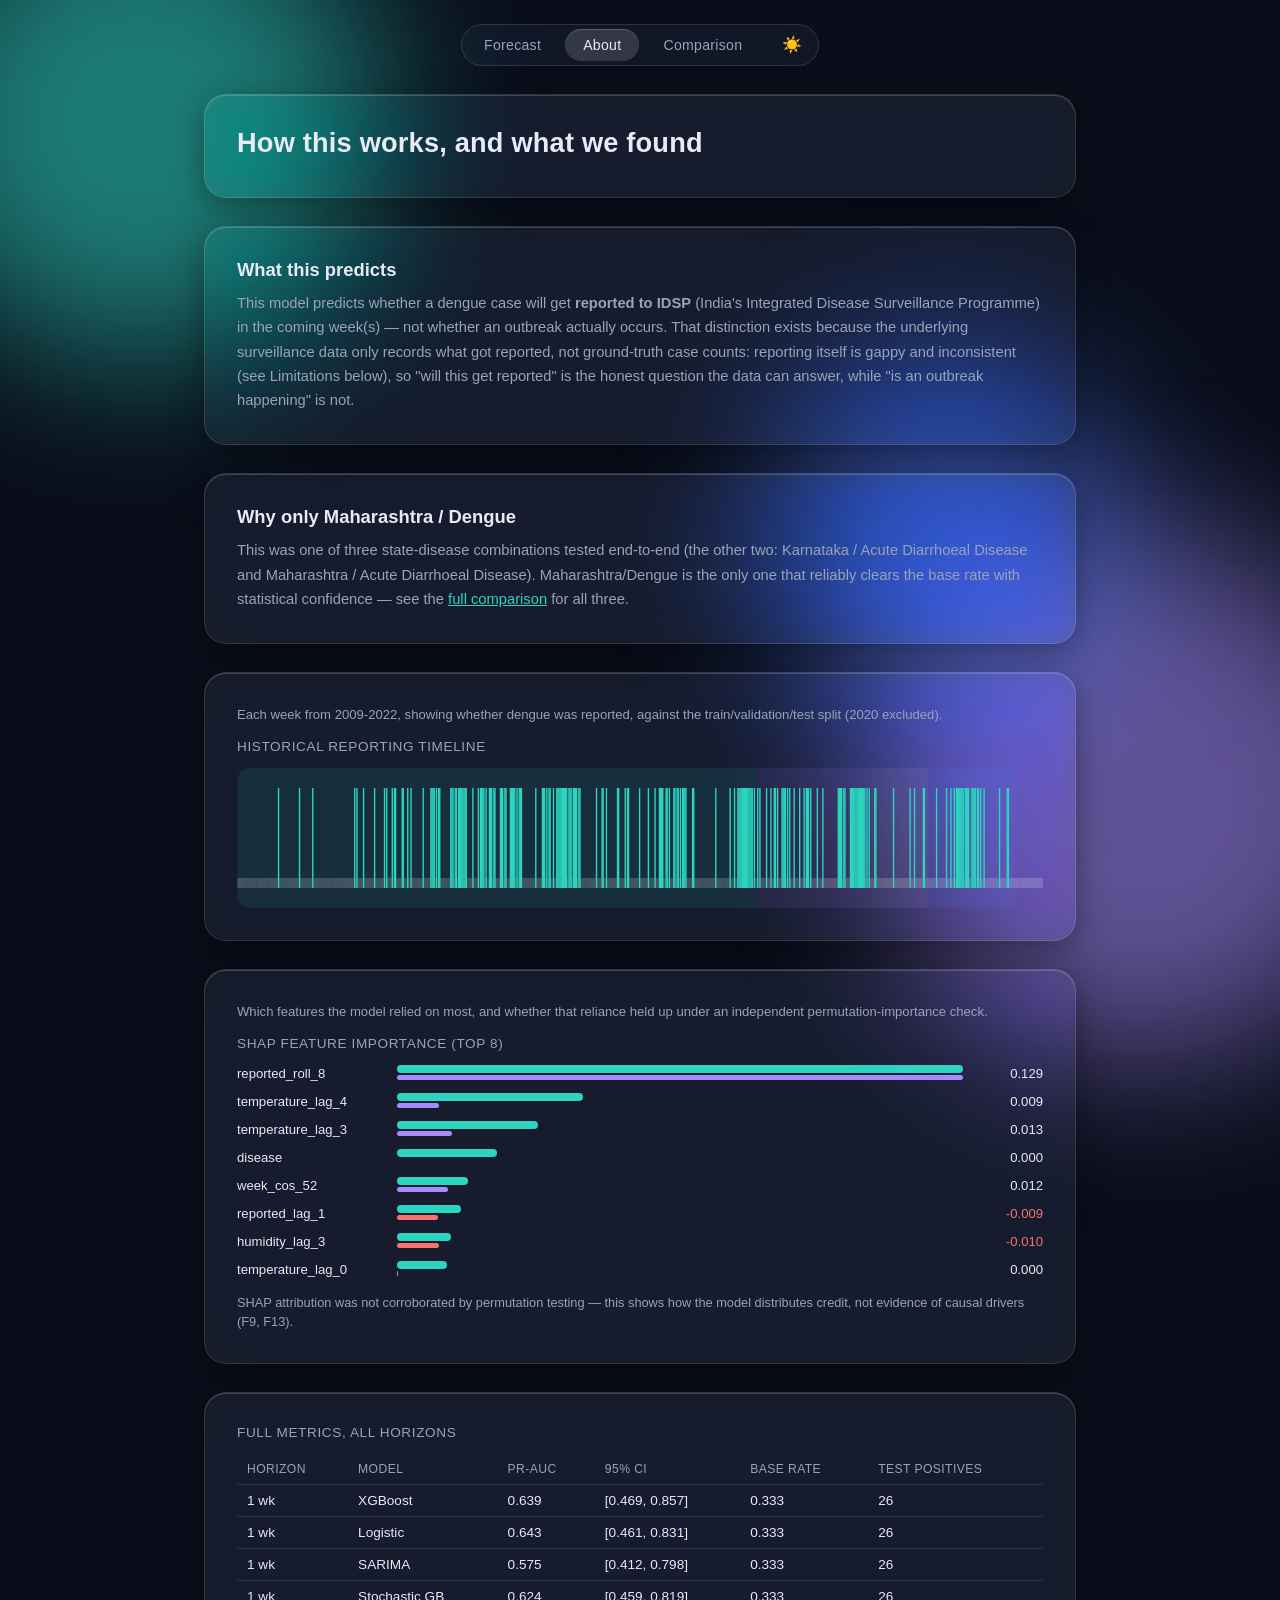
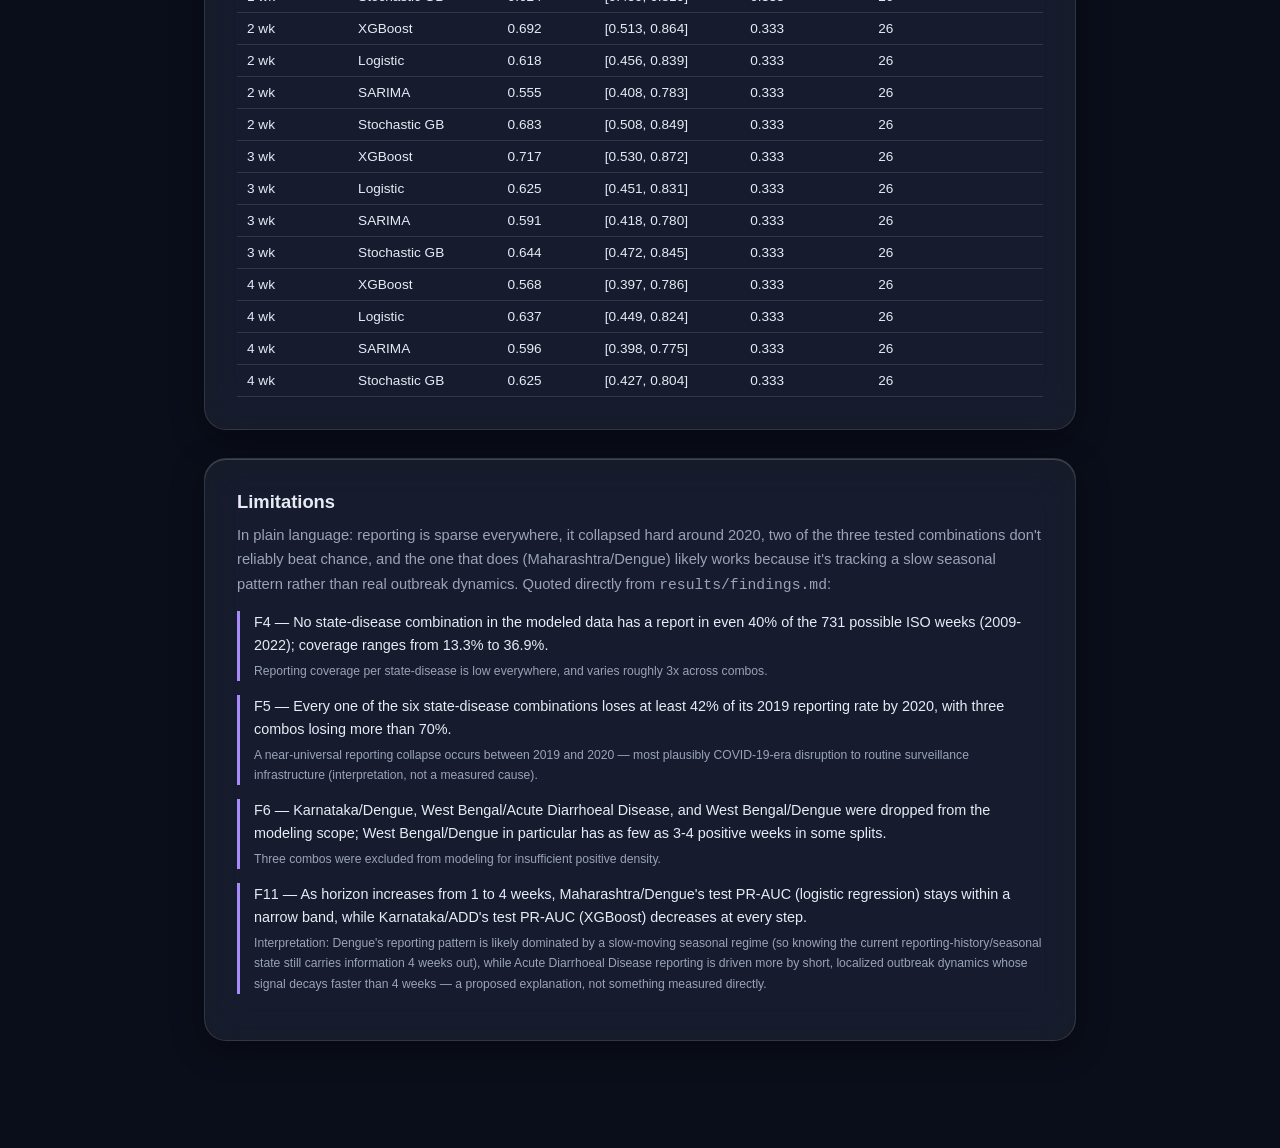
==== frontend/about.html @ 7dd81b62 "Add SARIMA and SGB: 4-model comparison, pattern holds across all" ====
<!DOCTYPE html>
<html lang="en">
<head>
<meta charset="UTF-8">
<script>(function(){try{document.documentElement.dataset.theme=localStorage.getItem('theme')||'dark';}catch(e){}})();</script>
<meta name="viewport" content="width=device-width, initial-scale=1.0">
<link rel="icon" href="data:,">
<link rel="stylesheet" href="styles.css">
<title>About — Dengue Outbreak Forecast</title>
<script src="data/history.js"></script>
<script src="data/shap.js"></script>
<script src="data/predictions.js"></script>
</head>
<body>
  <div class="blob b1"></div>
  <div class="blob b2"></div>
  <div class="blob b3"></div>

  <div class="wrap" id="app">
    <nav class="navbar">
      <a href="index.html">Forecast</a>
      <a href="about.html" class="active">About</a>
      <a href="comparison.html">Comparison</a>
      <button id="theme-toggle" class="theme-toggle" aria-label="Toggle light/dark theme" title="Toggle theme"></button>
    </nav>

    <header class="card" style="animation-delay:0s">
      <h1>How this works, and what we found</h1>
    </header>

    <div class="card prose" style="animation-delay:0.05s">
      <h2>What this predicts</h2>
      <p>This model predicts whether a dengue case will get <strong>reported to IDSP</strong>
        (India's Integrated Disease Surveillance Programme) in the coming week(s) —
        not whether an outbreak actually occurs. That distinction exists because
        the underlying surveillance data only records what got reported, not
        ground-truth case counts: reporting itself is gappy and inconsistent
        (see Limitations below), so "will this get reported" is the honest
        question the data can answer, while "is an outbreak happening" is not.</p>
    </div>

    <div class="card prose" style="animation-delay:0.1s">
      <h2>Why only Maharashtra / Dengue</h2>
      <p>This was one of three state-disease combinations tested end-to-end
        (the other two: Karnataka / Acute Diarrhoeal Disease and Maharashtra /
        Acute Diarrhoeal Disease). Maharashtra/Dengue is the only one that
        reliably clears the base rate with statistical confidence — see the
        <a href="comparison.html">full comparison</a> for all three.</p>
    </div>

    <div class="card" style="animation-delay:0.15s">
      <p class="panel-caption">Each week from 2009-2022, showing whether dengue was reported, against the train/validation/test split (2020 excluded).</p>
      <div class="hero-label" style="margin-bottom:14px">Historical reporting timeline</div>
      <canvas id="history-canvas" height="140"></canvas>
    </div>

    <div class="card" style="animation-delay:0.2s">
      <p class="panel-caption">Which features the model relied on most, and whether that reliance held up under an independent permutation-importance check.</p>
      <div class="hero-label" style="margin-bottom:14px">SHAP feature importance (top 8)</div>
      <div id="shap-list">Loading…</div>
      <div class="shap-caption">SHAP attribution was not corroborated by permutation testing — this shows how the model distributes credit, not evidence of causal drivers (F9, F13).</div>
    </div>

    <div class="card" style="animation-delay:0.25s">
      <div class="hero-label" style="margin-bottom:14px">Full metrics, all horizons</div>
      <table class="metrics-table" id="metrics-table">
        <thead>
          <tr><th>Horizon</th><th>Model</th><th>PR-AUC</th><th>95% CI</th><th>Base rate</th><th>Test positives</th></tr>
        </thead>
        <tbody><tr><td colspan="6">Loading…</td></tr></tbody>
      </table>
    </div>

    <div class="card prose" style="animation-delay:0.3s">
      <h2>Limitations</h2>
      <p>In plain language: reporting is sparse everywhere, it collapsed hard
        around 2020, two of the three tested combinations don't reliably
        beat chance, and the one that does (Maharashtra/Dengue) likely works
        because it's tracking a slow seasonal pattern rather than real
        outbreak dynamics. Quoted directly from
        <code>results/findings.md</code>:</p>

      <div class="finding">
        <p class="claim">F4 — No state-disease combination in the modeled data has a report in even 40% of the 731 possible ISO weeks (2009-2022); coverage ranges from 13.3% to 36.9%.</p>
        <p class="cite">Reporting coverage per state-disease is low everywhere, and varies roughly 3x across combos.</p>
      </div>

      <div class="finding">
        <p class="claim">F5 — Every one of the six state-disease combinations loses at least 42% of its 2019 reporting rate by 2020, with three combos losing more than 70%.</p>
        <p class="cite">A near-universal reporting collapse occurs between 2019 and 2020 — most plausibly COVID-19-era disruption to routine surveillance infrastructure (interpretation, not a measured cause).</p>
      </div>

      <div class="finding">
        <p class="claim">F6 — Karnataka/Dengue, West Bengal/Acute Diarrhoeal Disease, and West Bengal/Dengue were dropped from the modeling scope; West Bengal/Dengue in particular has as few as 3-4 positive weeks in some splits.</p>
        <p class="cite">Three combos were excluded from modeling for insufficient positive density.</p>
      </div>

      <div class="finding">
        <p class="claim">F11 — As horizon increases from 1 to 4 weeks, Maharashtra/Dengue's test PR-AUC (logistic regression) stays within a narrow band, while Karnataka/ADD's test PR-AUC (XGBoost) decreases at every step.</p>
        <p class="cite">Interpretation: Dengue's reporting pattern is likely dominated by a slow-moving seasonal regime (so knowing the current reporting-history/seasonal state still carries information 4 weeks out), while Acute Diarrhoeal Disease reporting is driven more by short, localized outbreak dynamics whose signal decays faster than 4 weeks — a proposed explanation, not something measured directly.</p>
      </div>
    </div>
  </div>

<script src="theme.js"></script>
<script>
function showError(msg) {
  const el = document.getElementById('app');
  const div = document.createElement('div');
  div.className = 'card error-card';
  div.textContent = msg;
  el.prepend(div);
}

function drawHistory(series, boundaries) {
  const canvas = document.getElementById('history-canvas');
  const dpr = window.devicePixelRatio || 1;
  const w = canvas.clientWidth || 860, h = 140;
  canvas.width = w * dpr; canvas.height = h * dpr;
  const ctx = canvas.getContext('2d');
  ctx.scale(dpr, dpr);

  const dates = series.map(r => new Date(r.week_start_date));
  const t0 = dates[0].getTime(), t1 = dates[dates.length - 1].getTime();
  const x = t => ((t - t0) / (t1 - t0)) * w;

  const regions = [
    [boundaries.train_start, boundaries.train_end, 'rgba(45,212,191,0.10)'],
    [boundaries.val_start, boundaries.val_end, 'rgba(167,139,250,0.10)'],
    [boundaries.excluded_start, boundaries.excluded_end, 'rgba(255,255,255,0.06)'],
    [boundaries.test_start, boundaries.test_end, 'rgba(79,124,255,0.12)'],
  ];
  regions.forEach(([s, e, color]) => {
    const xs = x(new Date(s).getTime()), xe = x(new Date(e).getTime());
    ctx.fillStyle = color;
    ctx.fillRect(xs, 0, xe - xs, h);
  });

  series.forEach(r => {
    const px = x(new Date(r.week_start_date).getTime());
    ctx.fillStyle = r.reported ? '#2dd4bf' : 'rgba(255,255,255,0.15)';
    ctx.fillRect(px, r.reported ? 20 : h - 30, 1.4, r.reported ? h - 40 : 10);
  });
}

function drawShap(rows) {
  const el = document.getElementById('shap-list');
  const maxShap = Math.max(...rows.map(r => r.mean_abs_shap));
  const maxPerm = Math.max(...rows.map(r => Math.abs(r.permutation_importance_mean ?? 0))) || 1;
  el.innerHTML = rows.map(r => {
    const shapPct = (r.mean_abs_shap / maxShap) * 100;
    const pv = r.permutation_importance_mean;
    const permPct = pv == null ? 0 : (Math.abs(pv) / maxPerm) * 100;
    const permColor = pv != null && pv < 0 ? 'background:var(--status-bad)' : '';
    const negClass = pv != null && pv < 0 ? 'neg' : '';
    return `<div class="shap-row">
      <div class="shap-label">${r.feature}</div>
      <div class="shap-bars">
        <div class="shap-bar" style="width:${shapPct}%"></div>
        <div class="shap-bar perm" style="width:${permPct}%;${permColor}"></div>
      </div>
      <div class="shap-perm-val ${negClass}">${pv == null ? 'n/a' : pv.toFixed(3)}</div>
    </div>`;
  }).join('');
}

const MODEL_LABELS = { xgboost: 'XGBoost', logistic: 'Logistic', sarima: 'SARIMA', sgb: 'Stochastic GB' };

function renderMetricsTable(predictions) {
  const tbody = document.querySelector('#metrics-table tbody');
  const rows = [];
  for (const horizon of ['1', '2', '3', '4']) {
    for (const model of ['xgboost', 'logistic', 'sarima', 'sgb']) {
      const d = predictions[horizon][model];
      rows.push(`<tr>
        <td>${horizon} wk</td>
        <td>${MODEL_LABELS[model]}</td>
        <td>${d.pr_auc.toFixed(3)}</td>
        <td>[${d.pr_auc_ci_lo.toFixed(3)}, ${d.pr_auc_ci_hi.toFixed(3)}]</td>
        <td>${d.base_rate.toFixed(3)}</td>
        <td>${d.test_positives}</td>
      </tr>`);
    }
  }
  tbody.innerHTML = rows.join('');
}

function init() {
  const data = window.__DATA__;
  if (!data || !data.history || !data.shap || !data.predictions) {
    showError("Couldn't load data — data/*.js didn't load. Run python scripts/precompute.py to (re)generate frontend/data/.");
    return;
  }
  drawHistory(data.history.series, data.history.boundaries);
  drawShap(data.shap);
  renderMetricsTable(data.predictions);
}
init();
</script>
</body>
</html>
---- frontend/styles.css ----
:root {
  /* Dark theme (default) — unchanged from the original palette. */
  --bg: #0a0e1a;
  --panel-bg: rgba(255,255,255,0.06);
  --border: rgba(255,255,255,0.12);
  --text: #e8ebf5;
  --muted: #9aa3b8;
  --teal: #2dd4bf;
  --violet: #a78bfa;
  --status-ok: #2dd4bf;
  --status-warn: #f59e0b;
  --status-bad: #f87171;
  --status-ok-tint: rgba(45,212,191,0.15);
  --status-warn-tint: rgba(245,158,11,0.12);
  --status-bad-tint: rgba(248,113,113,0.15);
  --control-bg: rgba(255,255,255,0.04);
  --track-bg: rgba(255,255,255,0.08);
  --active-bg: rgba(255,255,255,0.14);
  --active-shadow: inset 0 1px 0 rgba(255,255,255,0.2);
  --card-shadow: 0 8px 32px rgba(0,0,0,0.35), inset 0 1px 0 rgba(255,255,255,0.18);
  --blob1: #2dd4bf;
  --blob2: #a78bfa;
  --blob3: #4f7cff;
  --blob-opacity: 0.55;
}

:root[data-theme="light"] {
  --bg: #f4f6fb;
  --panel-bg: rgba(255,255,255,0.55);
  --border: rgba(0,0,0,0.08);
  --text: #1a1d29;
  --muted: #5b6178;
  --status-ok: #047857;
  --status-warn: #b45309;
  --status-bad: #dc2626;
  --status-ok-tint: rgba(4,120,87,0.12);
  --status-warn-tint: rgba(180,83,9,0.1);
  --status-bad-tint: rgba(220,38,38,0.12);
  --control-bg: rgba(0,0,0,0.03);
  --track-bg: rgba(0,0,0,0.06);
  --active-bg: rgba(255,255,255,0.9);
  --active-shadow: 0 1px 4px rgba(15,23,42,0.1);
  --card-shadow: 0 8px 32px rgba(15,23,42,0.08), inset 0 1px 4px rgba(15,23,42,0.03);
  --blob1: #99f6e4;
  --blob2: #ddd6fe;
  --blob3: #c7d2fe;
  --blob-opacity: 0.4;
}

* { box-sizing: border-box; }
body {
  margin: 0;
  background: var(--bg);
  color: var(--text);
  font-family: -apple-system, BlinkMacSystemFont, "SF Pro Display", "SF Pro Text", "Segoe UI", Roboto, Helvetica, Arial, sans-serif;
  min-height: 100vh;
  overflow-x: hidden;
  transition: background 0.25s ease, color 0.25s ease;
}
.blob {
  position: fixed;
  border-radius: 50%;
  filter: blur(80px);
  z-index: 0;
  opacity: var(--blob-opacity);
  animation: drift 22s ease-in-out infinite alternate;
  transition: background 0.25s ease, opacity 0.25s ease;
}
.blob.b1 { width: 480px; height: 480px; background: var(--blob1); top: -120px; left: -100px; }
.blob.b2 { width: 520px; height: 520px; background: var(--blob2); bottom: -160px; right: -120px; animation-duration: 28s; }
.blob.b3 { width: 360px; height: 360px; background: var(--blob3); top: 40%; left: 60%; animation-duration: 34s; }
@keyframes drift {
  from { transform: translate(0,0) scale(1); }
  to   { transform: translate(40px,-30px) scale(1.08); }
}

.wrap { position: relative; z-index: 1; max-width: 920px; margin: 0 auto; padding: 24px 24px 80px; }

/* Shared glass nav bar, all 3 pages */
.navbar {
  display: flex; align-items: center; gap: 6px; background: var(--control-bg);
  border: 1px solid var(--border); border-radius: 999px; padding: 4px;
  width: fit-content; margin: 0 auto 28px;
  backdrop-filter: blur(20px) saturate(160%);
  -webkit-backdrop-filter: blur(20px) saturate(160%);
  transition: background 0.25s ease, border-color 0.25s ease;
}
.navbar a {
  color: var(--muted); text-decoration: none; padding: 8px 18px; border-radius: 999px;
  font-size: 0.88rem; letter-spacing: 0.3px; transition: background 0.25s ease, color 0.25s ease;
}
.navbar a:hover { color: var(--text); }
.navbar a.active { background: var(--active-bg); color: var(--text); box-shadow: var(--active-shadow); }

.theme-toggle {
  border: none; background: transparent; color: var(--muted); cursor: pointer;
  font-size: 1rem; line-height: 1; padding: 8px 12px; border-radius: 999px;
  margin-left: 4px; transition: background 0.25s ease, color 0.25s ease;
}
.theme-toggle:hover { background: var(--active-bg); color: var(--text); }

.card {
  background: var(--panel-bg);
  backdrop-filter: blur(20px) saturate(160%);
  -webkit-backdrop-filter: blur(20px) saturate(160%);
  border: 1px solid var(--border);
  border-radius: 22px;
  box-shadow: var(--card-shadow);
  padding: 32px;
  margin-bottom: 28px;
  opacity: 0;
  transform: translateY(14px);
  animation: fadein 0.6s ease forwards;
  transition: background 0.25s ease, border-color 0.25s ease, box-shadow 0.25s ease;
}
@keyframes fadein { to { opacity: 1; transform: translateY(0); } }

/* Paired panels (Page 1: hero+status, then context+reliability) — 2 columns
   above 900px, collapsing to 1 column (same top-to-bottom order) below it. */
.panel-grid {
  display: grid;
  grid-template-columns: 1fr 1fr;
  align-items: stretch;
  gap: 28px;
  margin-bottom: 28px;
}
.panel-grid .card { margin-bottom: 0; }
@media (max-width: 900px) {
  .panel-grid { grid-template-columns: 1fr; }
}

header h1 { font-size: 1.7rem; font-weight: 600; margin: 0 0 6px; letter-spacing: 0.2px; }
header p { color: var(--muted); margin: 0; font-size: 0.95rem; }

/* Panel captions — one plain-language sentence describing what a panel shows */
.panel-caption { color: var(--muted); font-size: 0.82rem; line-height: 1.5; margin: 0 0 14px; }
.panel-caption.below { margin: 14px 0 0; }

/* Section headings (Page 1: "Forecast horizon", "Prediction model", and the
   new context/reliability panel titles) — one consistent size for all of them. */
.section-title { font-size: 1.3rem; font-weight: 600; margin: 0 0 2px; }

/* Labeled selector blocks (Page 1: "Forecast horizon" / "Prediction model") */
.selector-block + .selector-block { margin-top: 24px; }
.selector-desc { color: var(--muted); font-size: 0.82rem; margin: 0 0 12px; }

/* Compact fact grid (Page 1: "This week's context") */
.fact-grid { display: grid; grid-template-columns: repeat(auto-fit, minmax(160px, 1fr)); gap: 16px; margin-top: 14px; }
.fact-grid dt { color: var(--muted); font-size: 0.78rem; margin: 0 0 4px; }
.fact-grid dd { margin: 0; font-size: 1rem; font-weight: 600; }

/* Reliability bars (Page 1: "Model reliability at a glance") */
.reliability-row { display: grid; grid-template-columns: 84px 1fr 64px; align-items: center; gap: 12px; margin: 14px 0; }
.reliability-label { color: var(--muted); font-size: 0.85rem; }
.reliability-track { position: relative; height: 12px; border-radius: 999px; background: var(--track-bg); }
.reliability-fill { position: absolute; top: 0; left: 0; height: 100%; border-radius: 999px; width: 0; transition: width 0.3s ease; }
.reliability-fill.pr-auc { background: var(--teal); }
.reliability-fill.base-rate { background: var(--violet); }
.reliability-value { text-align: right; font-variant-numeric: tabular-nums; font-size: 0.9rem; }

.pill-row { display: flex; gap: 10px; flex-wrap: wrap; align-items: center; }
.pill-group {
  position: relative; display: flex; gap: 2px; background: var(--control-bg);
  border: 1px solid var(--border); border-radius: 999px; padding: 4px;
  transition: background 0.25s ease, border-color 0.25s ease;
}
.segment-highlight {
  position: absolute; top: 4px; bottom: 4px; left: 4px; width: 0;
  background: var(--active-bg); box-shadow: var(--active-shadow); border-radius: 999px;
  transition: left 0.25s ease, width 0.25s ease; z-index: 0;
}
.pill {
  position: relative; z-index: 1; flex: 1;
  border: none; background: transparent; color: var(--muted);
  padding: 8px 18px; border-radius: 999px; cursor: pointer;
  font-size: 0.88rem; letter-spacing: 0.3px; text-align: center; transition: color 0.25s ease;
}
.pill.active { color: var(--text); font-weight: 600; }
.pill:hover:not(.active) { color: var(--text); }

.hero-number { font-size: 4.2rem; font-weight: 200; letter-spacing: -1px; margin: 4px 0 4px; }
.hero-label { color: var(--muted); font-size: 0.85rem; letter-spacing: 0.6px; text-transform: uppercase; }

.ci-track { position: relative; height: 10px; border-radius: 999px; background: var(--track-bg); margin: 26px 0 14px; }
.ci-band { position: absolute; height: 100%; border-radius: 999px; background: linear-gradient(90deg, var(--teal), var(--violet)); opacity: 0.85; }
.ci-marker { position: absolute; top: -5px; width: 2px; height: 20px; background: var(--text); }
.ci-marker::after {
  content: attr(data-label); position: absolute; top: -20px; left: 50%; transform: translateX(-50%);
  font-size: 0.7rem; color: var(--muted); white-space: nowrap;
}

/* Simplified one-line status (Page 1) */
.status-line { font-size: 1rem; font-weight: 600; display: flex; align-items: center; gap: 10px; }
.status-line .dot { width: 10px; height: 10px; border-radius: 50%; flex: none; }
.status-line.ok .dot { background: var(--status-ok); }
.status-line.ok { color: var(--status-ok); }
.status-line.warn .dot { background: var(--status-warn); }
.status-line.warn { color: var(--status-warn); }

canvas { width: 100%; display: block; border-radius: 14px; }

.shap-row { display: grid; grid-template-columns: 150px 1fr 70px; align-items: center; gap: 10px; margin: 10px 0; font-size: 0.82rem; }
.shap-label { color: var(--text); white-space: nowrap; overflow: hidden; text-overflow: ellipsis; }
.shap-bars { position: relative; height: 18px; }
.shap-bar { position: absolute; top: 0; height: 8px; border-radius: 4px; background: var(--teal); }
.shap-bar.perm { top: 10px; height: 5px; border-radius: 3px; background: var(--violet); }
.shap-perm-val { text-align: right; font-variant-numeric: tabular-nums; }
.shap-perm-val.neg { color: var(--status-bad); }
.shap-caption { color: var(--muted); font-size: 0.8rem; margin-top: 14px; line-height: 1.5; }

.error-card { border-color: rgba(220,38,38,0.35); color: var(--status-bad); }

.count-up { transition: none; }

/* Prose sections (Page 2) */
.prose h2 { font-size: 1.15rem; font-weight: 600; margin: 0 0 10px; }
.prose p { color: var(--muted); line-height: 1.65; margin: 0 0 10px; font-size: 0.92rem; }
.prose p:last-child { margin-bottom: 0; }
.prose a { color: var(--status-ok); }
.finding { border-left: 3px solid var(--violet); padding-left: 14px; margin: 14px 0; }
.finding .claim { color: var(--text); font-size: 0.9rem; line-height: 1.6; margin: 0 0 4px; }
.finding .cite { color: var(--muted); font-size: 0.76rem; }

/* Metrics table (Page 2 / Page 3) */
.metrics-table { width: 100%; border-collapse: collapse; font-size: 0.85rem; }
.metrics-table th, .metrics-table td { text-align: left; padding: 8px 10px; border-bottom: 1px solid var(--border); }
.metrics-table th { color: var(--muted); font-weight: 500; font-size: 0.76rem; text-transform: uppercase; letter-spacing: 0.4px; }
.metrics-table td { font-variant-numeric: tabular-nums; }

/* Bottom link button (Page 1 -> Page 2) */
.more-link-wrap { text-align: center; margin-top: 48px; margin-bottom: 8px; opacity: 0; animation: fadein 0.6s ease forwards; }
.more-link { display: inline-flex; align-items: center; gap: 6px; color: var(--status-ok); text-decoration: none; font-size: 0.9rem; }
.more-link:hover { text-decoration: underline; }

/* Comparison cards (Page 3) */
.combo-grid { display: grid; grid-template-columns: repeat(auto-fit, minmax(240px, 1fr)); gap: 18px; }
.combo-card h3 { font-size: 1.02rem; margin: 0 0 12px; }
.combo-card .outcome-tag {
  display: inline-block; font-size: 0.72rem; text-transform: uppercase; letter-spacing: 0.5px;
  padding: 3px 10px; border-radius: 999px; margin-bottom: 12px;
}
.outcome-tag.works { background: var(--status-ok-tint); color: var(--status-ok); }
.outcome-tag.inconclusive { background: var(--status-warn-tint); color: var(--status-warn); }
.outcome-tag.fails { background: var(--status-bad-tint); color: var(--status-bad); }
.combo-card dl { margin: 0; font-size: 0.85rem; }
.combo-card dt { color: var(--muted); margin-top: 8px; }
.combo-card dd { margin: 2px 0 0; font-variant-numeric: tabular-nums; }
.combo-card .sentence { color: var(--muted); font-size: 0.85rem; line-height: 1.5; margin-top: 14px; }
.combo-card .panel-caption { margin: 0 0 12px; }
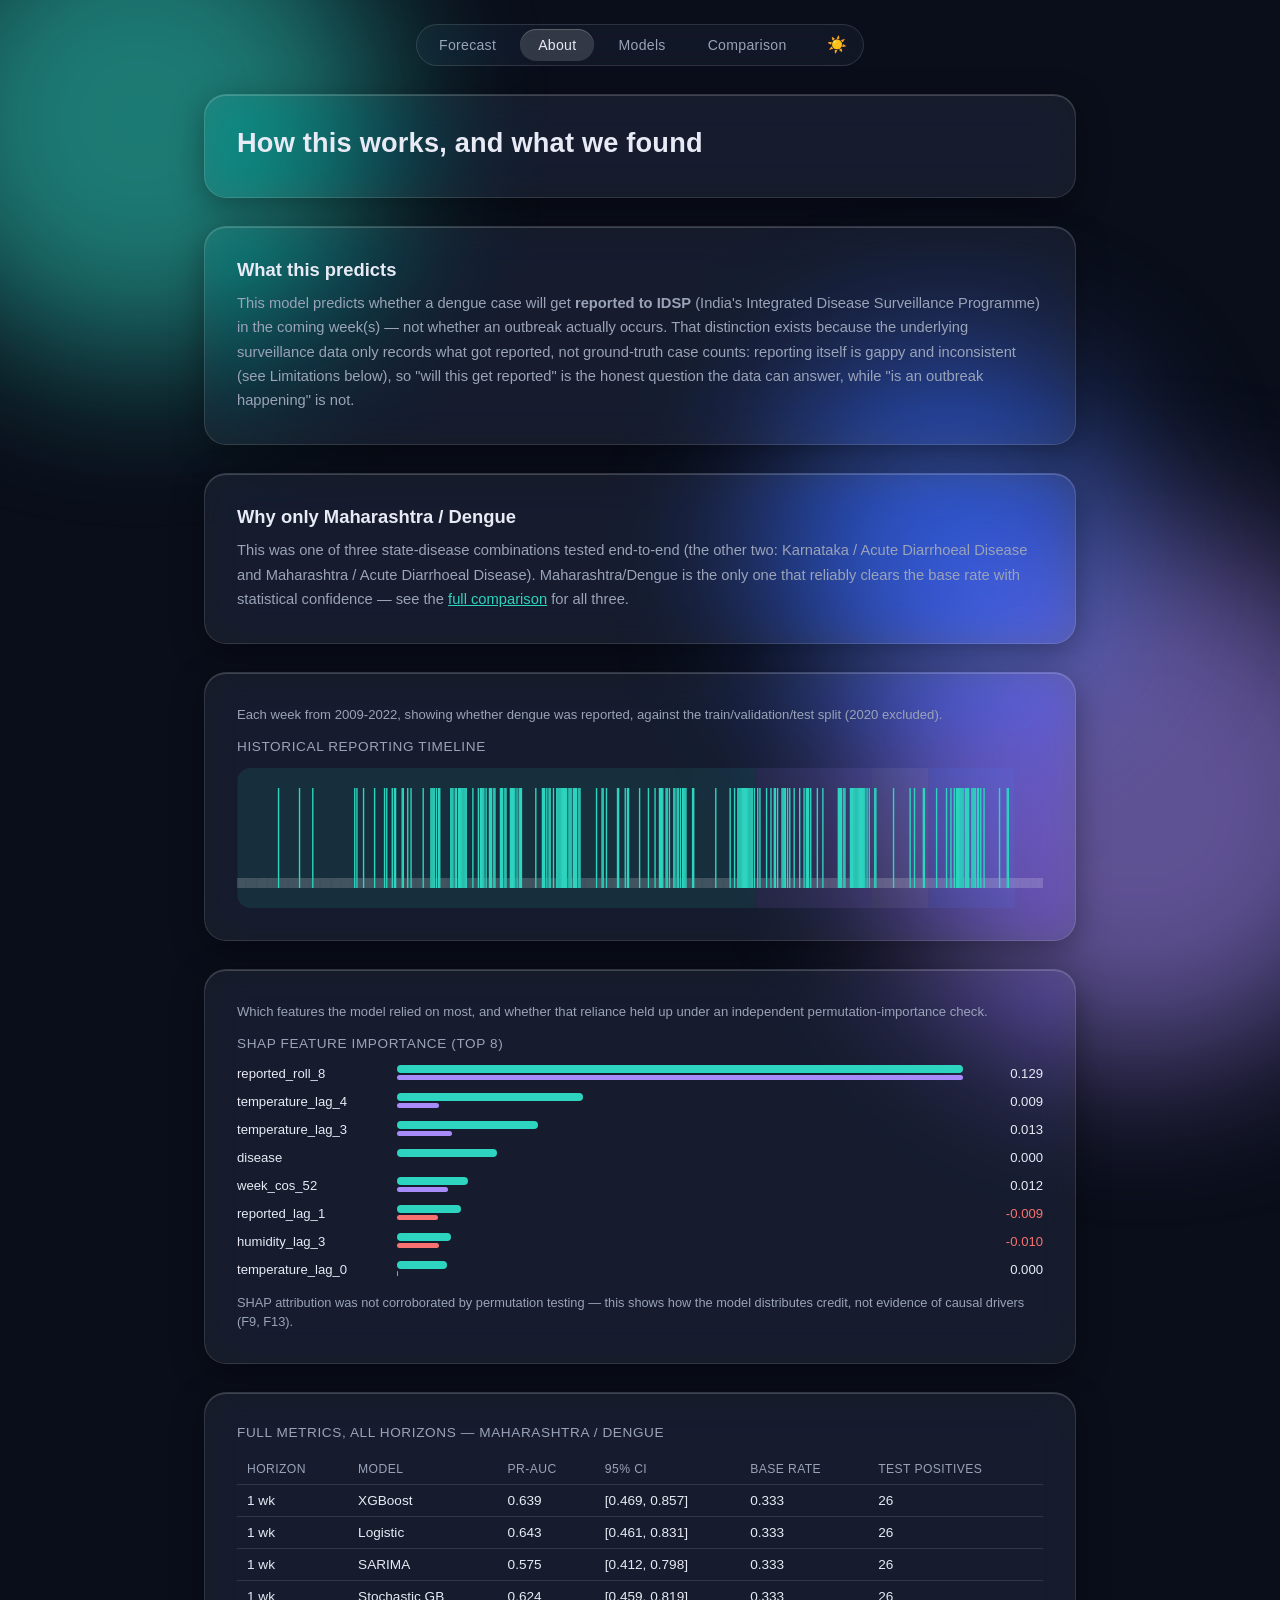
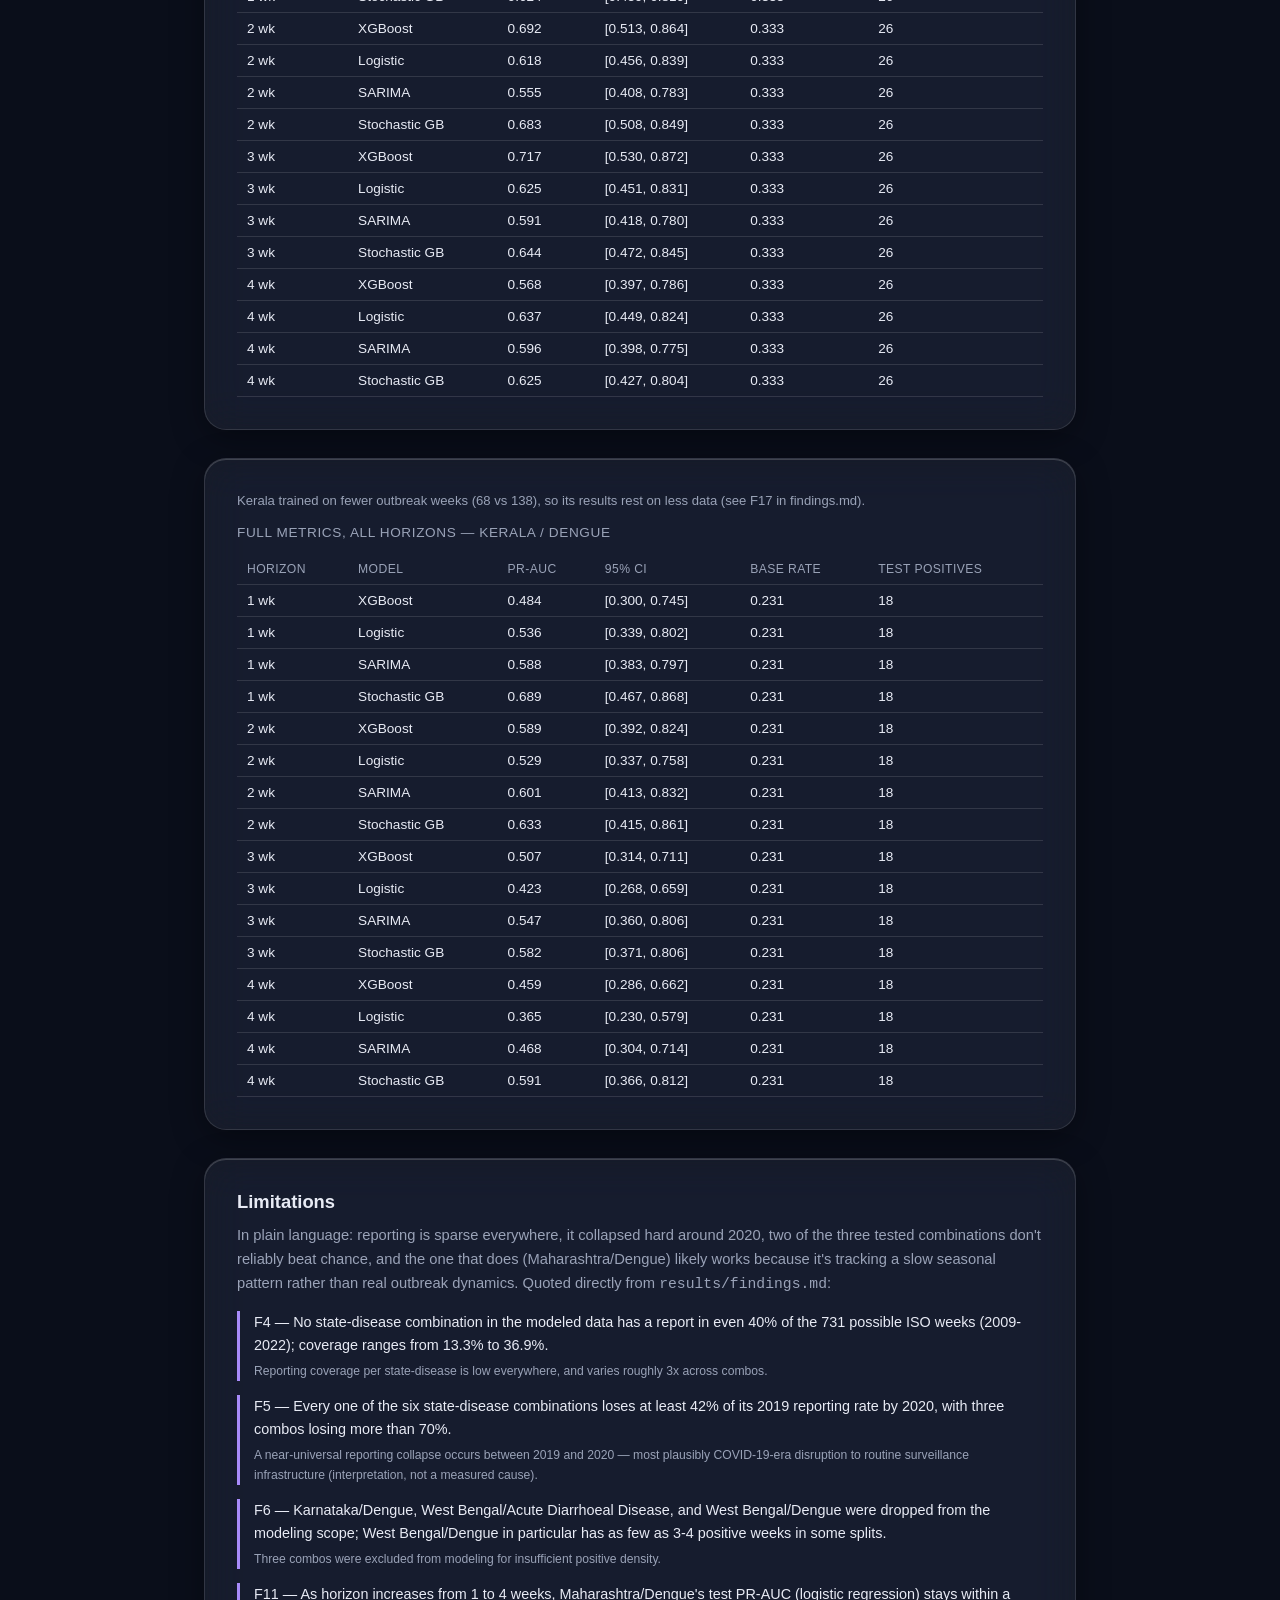
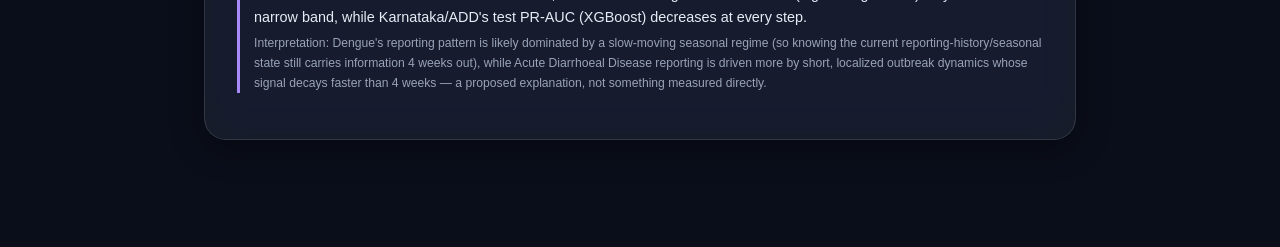
==== commit c8191ce8: "Forecast page: add Kerala/Dengue alongside Maharashtra" ====
--- a/frontend/about.html
+++ b/frontend/about.html
@@ -20,6 +20,7 @@
     <nav class="navbar">
       <a href="index.html">Forecast</a>
       <a href="about.html" class="active">About</a>
+      <a href="models.html">Models</a>
       <a href="comparison.html">Comparison</a>
       <button id="theme-toggle" class="theme-toggle" aria-label="Toggle light/dark theme" title="Toggle theme"></button>
     </nav>
@@ -62,8 +63,19 @@
     </div>
 
     <div class="card" style="animation-delay:0.25s">
-      <div class="hero-label" style="margin-bottom:14px">Full metrics, all horizons</div>
+      <div class="hero-label" style="margin-bottom:14px">Full metrics, all horizons — Maharashtra / Dengue</div>
       <table class="metrics-table" id="metrics-table">
+        <thead>
+          <tr><th>Horizon</th><th>Model</th><th>PR-AUC</th><th>95% CI</th><th>Base rate</th><th>Test positives</th></tr>
+        </thead>
+        <tbody><tr><td colspan="6">Loading…</td></tr></tbody>
+      </table>
+    </div>
+
+    <div class="card" style="animation-delay:0.27s">
+      <p class="panel-caption">Kerala trained on fewer outbreak weeks (68 vs 138), so its results rest on less data (see F17 in findings.md).</p>
+      <div class="hero-label" style="margin-bottom:14px">Full metrics, all horizons — Kerala / Dengue</div>
+      <table class="metrics-table" id="metrics-table-kerala">
         <thead>
           <tr><th>Horizon</th><th>Model</th><th>PR-AUC</th><th>95% CI</th><th>Base rate</th><th>Test positives</th></tr>
         </thead>
@@ -166,8 +178,8 @@
 
 const MODEL_LABELS = { xgboost: 'XGBoost', logistic: 'Logistic', sarima: 'SARIMA', sgb: 'Stochastic GB' };
 
-function renderMetricsTable(predictions) {
-  const tbody = document.querySelector('#metrics-table tbody');
+function renderMetricsTable(predictions, tbodySelector) {
+  const tbody = document.querySelector(tbodySelector);
   const rows = [];
   for (const horizon of ['1', '2', '3', '4']) {
     for (const model of ['xgboost', 'logistic', 'sarima', 'sgb']) {
@@ -191,9 +203,13 @@
     showError("Couldn't load data — data/*.js didn't load. Run python scripts/precompute.py to (re)generate frontend/data/.");
     return;
   }
-  drawHistory(data.history.series, data.history.boundaries);
+  // history.json/predictions.json are now per-state (Forecast page's state
+  // selector); this page stays Maharashtra-only for the chart/SHAP panel,
+  // plus one additive Kerala metrics table below the Maharashtra one.
+  drawHistory(data.history.maharashtra.series, data.history.boundaries);
   drawShap(data.shap);
-  renderMetricsTable(data.predictions);
+  renderMetricsTable(data.predictions.maharashtra, '#metrics-table tbody');
+  renderMetricsTable(data.predictions.kerala, '#metrics-table-kerala tbody');
 }
 init();
 </script>
--- a/frontend/styles.css
+++ b/frontend/styles.css
@@ -7,6 +7,7 @@
   --muted: #9aa3b8;
   --teal: #2dd4bf;
   --violet: #a78bfa;
+  --sgb-color: #f472b6;
   --status-ok: #2dd4bf;
   --status-warn: #f59e0b;
   --status-bad: #f87171;
@@ -247,3 +248,22 @@
 .combo-card dd { margin: 2px 0 0; font-variant-numeric: tabular-nums; }
 .combo-card .sentence { color: var(--muted); font-size: 0.85rem; line-height: 1.5; margin-top: 14px; }
 .combo-card .panel-caption { margin: 0 0 12px; }
+
+/* Model Comparison page (Page 4) */
+.model-mini-grid { display: grid; grid-template-columns: repeat(auto-fit, minmax(180px, 1fr)); gap: 14px; }
+.model-mini { border: 1px solid var(--border); border-radius: 14px; padding: 14px 16px; background: var(--control-bg); }
+.model-mini h4 { margin: 0 0 6px; font-size: 0.92rem; display: flex; align-items: center; gap: 8px; }
+.model-mini .swatch { width: 10px; height: 10px; border-radius: 50%; flex: none; }
+.model-mini p { margin: 0; color: var(--muted); font-size: 0.82rem; line-height: 1.5; }
+
+.chart-legend { display: flex; flex-wrap: wrap; gap: 16px; margin-top: 10px; font-size: 0.8rem; color: var(--muted); }
+.chart-legend .swatch { display: inline-block; width: 10px; height: 10px; border-radius: 50%; margin-right: 6px; vertical-align: middle; }
+
+.above-badge { display: inline-block; font-size: 0.72rem; font-weight: 600; padding: 2px 8px; border-radius: 999px; }
+.above-badge.yes { background: var(--status-ok-tint); color: var(--status-ok); }
+.above-badge.no { background: var(--status-bad-tint); color: var(--status-bad); }
+
+/* 7-option combo selector on the Models page needs tighter spacing than the
+   2-4-option selectors elsewhere, which keep their original padding/size. */
+#combo-group.pill-group { padding: 3px; }
+#combo-group .pill { padding: 8px 6px; font-size: 0.78rem; }
